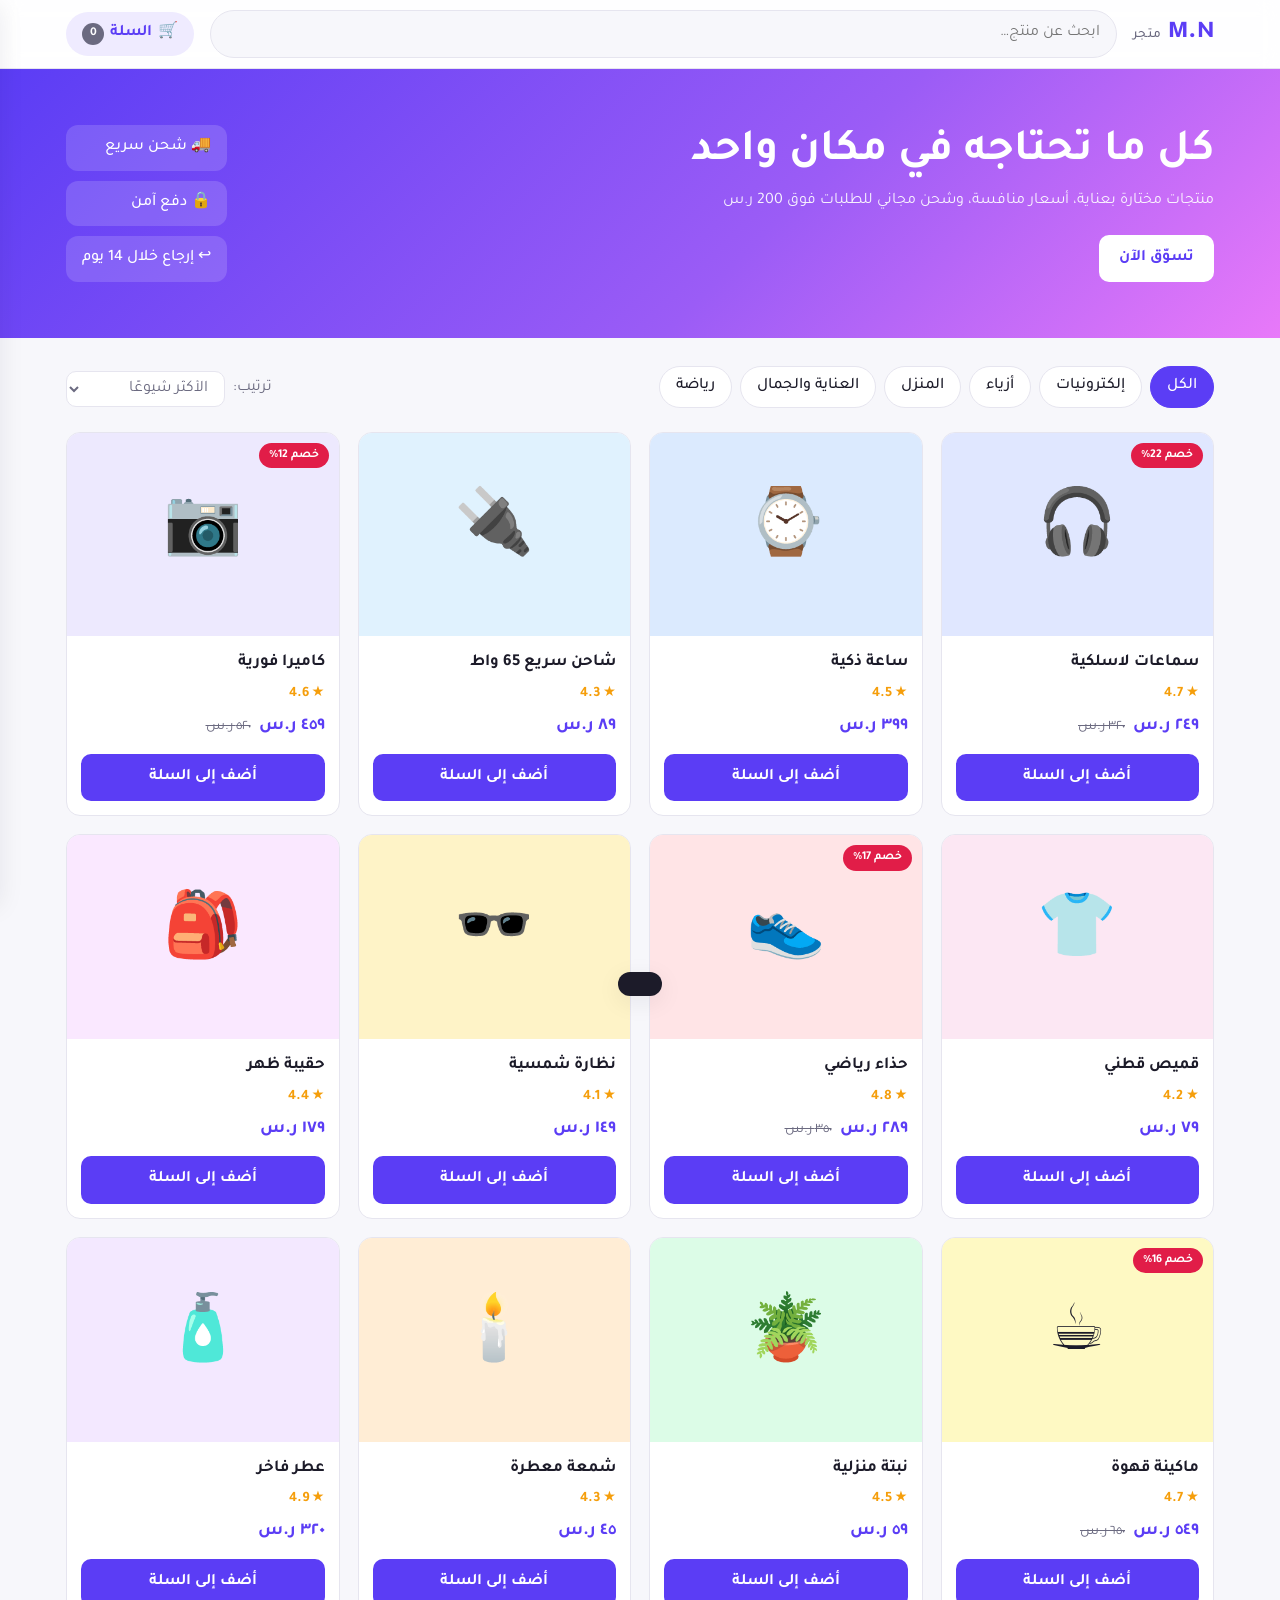
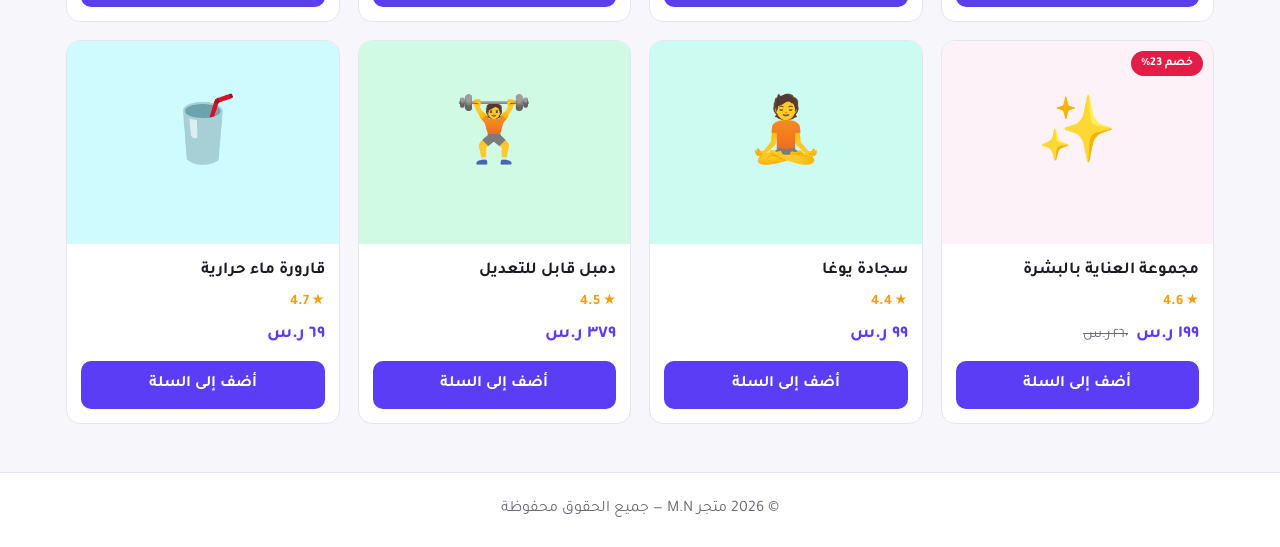
==== index.html @ be6805be "Add Arabic e-commerce storefront with cart and checkout Co-Authored-By: Claude Opus 5.5 <noreply@ant" ====
<!doctype html>
<html lang="ar" dir="rtl">
<head>
  <meta charset="utf-8">
  <meta name="viewport" content="width=device-width, initial-scale=1">
  <title>متجر M.N</title>
  <meta name="description" content="متجر إلكتروني عربي: تصفح المنتجات، أضفها إلى السلة، وأكمل طلبك بسهولة.">
  <link rel="preconnect" href="https://fonts.googleapis.com">
  <link rel="stylesheet" href="https://fonts.googleapis.com/css2?family=Tajawal:wght@400;500;700;800&display=swap">
  <link rel="stylesheet" href="styles.css">
</head>
<body>
  <header class="header">
    <div class="container header__inner">
      <a href="#" class="logo" aria-label="الصفحة الرئيسية">M.N<span>متجر</span></a>
      <label class="search">
        <span class="sr-only">ابحث عن منتج</span>
        <input id="search" type="search" placeholder="ابحث عن منتج…" autocomplete="off">
      </label>
      <button class="cart-btn" id="openCart" aria-label="فتح السلة">
        🛒 <span>السلة</span>
        <b class="badge" id="cartCount">0</b>
      </button>
    </div>
  </header>

  <main>
    <section class="hero">
      <div class="container hero__inner">
        <div>
          <h1>كل ما تحتاجه في مكان واحد</h1>
          <p>منتجات مختارة بعناية، أسعار منافسة، وشحن مجاني للطلبات فوق 200 ر.س</p>
          <a href="#products" class="btn btn--light">تسوّق الآن</a>
        </div>
        <ul class="perks">
          <li>🚚 شحن سريع</li>
          <li>🔒 دفع آمن</li>
          <li>↩️ إرجاع خلال 14 يوم</li>
        </ul>
      </div>
    </section>

    <section class="container" id="products">
      <div class="toolbar">
        <div class="chips" id="categories" role="tablist" aria-label="التصنيفات"></div>
        <label class="sort">
          ترتيب:
          <select id="sort">
            <option value="default">الأكثر شيوعًا</option>
            <option value="price-asc">السعر: من الأقل</option>
            <option value="price-desc">السعر: من الأعلى</option>
            <option value="rating">الأعلى تقييمًا</option>
          </select>
        </label>
      </div>
      <div class="grid" id="grid"></div>
      <p class="empty" id="empty" hidden>لا توجد منتجات مطابقة لبحثك.</p>
    </section>
  </main>

  <footer class="footer">
    <div class="container">© <span id="year"></span> متجر M.N — جميع الحقوق محفوظة</div>
  </footer>

  <!-- Cart drawer -->
  <div class="overlay" id="overlay" hidden></div>
  <aside class="drawer" id="drawer" aria-hidden="true" aria-label="سلة التسوق">
    <div class="drawer__head">
      <h2>سلة التسوق</h2>
      <button class="icon-btn" id="closeCart" aria-label="إغلاق">✕</button>
    </div>
    <div class="drawer__body" id="cartItems"></div>
    <div class="drawer__foot">
      <div class="row"><span>المجموع الفرعي</span><b id="subtotal">0</b></div>
      <div class="row"><span>الشحن</span><b id="shipping">0</b></div>
      <div class="row total"><span>الإجمالي</span><b id="total">0</b></div>
      <button class="btn btn--primary btn--block" id="checkoutBtn">إتمام الطلب</button>
    </div>
  </aside>

  <!-- Product / checkout modal -->
  <dialog class="modal" id="modal">
    <button class="icon-btn modal__close" data-close aria-label="إغلاق">✕</button>
    <div id="modalContent"></div>
  </dialog>

  <div class="toast" id="toast" role="status" aria-live="polite"></div>

  <script src="products.js"></script>
  <script src="app.js"></script>
</body>
</html>
---- styles.css ----
:root {
  --bg: #f7f7fb;
  --surface: #ffffff;
  --text: #1c1b29;
  --muted: #6b6a80;
  --border: #e6e5ef;
  --primary: #5b3df5;
  --primary-ink: #ffffff;
  --primary-soft: #efebff;
  --accent: #e11d48;
  --radius: 14px;
  --shadow: 0 6px 24px rgba(28, 27, 41, .08);
}
@media (prefers-color-scheme: dark) {
  :root {
    --bg: #12111a;
    --surface: #1c1b27;
    --text: #f2f1f8;
    --muted: #a3a2b8;
    --border: #2d2c3b;
    --primary: #8b74ff;
    --primary-soft: #2a2543;
    --shadow: 0 6px 24px rgba(0, 0, 0, .35);
  }
  .card__media, .line__media, .detail__media { filter: saturate(.9) brightness(.92); }
}

* { box-sizing: border-box; }
html { scroll-behavior: smooth; }
body {
  margin: 0;
  font-family: "Tajawal", system-ui, sans-serif;
  background: var(--bg);
  color: var(--text);
  line-height: 1.6;
}
button, input, select { font: inherit; color: inherit; }
button { cursor: pointer; }
.container { max-width: 1180px; margin-inline: auto; padding-inline: 16px; }
.sr-only { position: absolute; width: 1px; height: 1px; overflow: hidden; clip: rect(0 0 0 0); }

/* Header */
.header {
  position: sticky; top: 0; z-index: 20;
  background: color-mix(in srgb, var(--surface) 88%, transparent);
  backdrop-filter: blur(10px);
  border-bottom: 1px solid var(--border);
}
.header__inner { display: flex; align-items: center; gap: 16px; height: 68px; }
.logo { font-weight: 800; font-size: 1.5rem; color: var(--primary); text-decoration: none; letter-spacing: .5px; }
.logo span { font-size: .85rem; color: var(--muted); margin-inline-start: 6px; font-weight: 500; }
.search { flex: 1; }
.search input {
  width: 100%; padding: 10px 16px; border-radius: 999px;
  border: 1px solid var(--border); background: var(--bg); outline: none;
}
.search input:focus { border-color: var(--primary); box-shadow: 0 0 0 3px var(--primary-soft); }
.cart-btn {
  position: relative; display: flex; align-items: center; gap: 6px;
  border: 0; background: var(--primary-soft); color: var(--primary);
  padding: 9px 16px; border-radius: 999px; font-weight: 700;
}
.badge {
  min-width: 22px; height: 22px; padding: 0 6px; border-radius: 999px;
  background: var(--accent); color: #fff; font-size: .75rem;
  display: grid; place-items: center;
}
.badge.is-empty { background: var(--muted); }

/* Hero */
.hero {
  background: linear-gradient(135deg, #5b3df5, #9b5cf6 60%, #e879f9);
  color: #fff; padding: 56px 0;
}
.hero__inner { display: flex; justify-content: space-between; align-items: center; gap: 24px; flex-wrap: wrap; }
.hero h1 { font-size: clamp(1.8rem, 4vw, 2.8rem); margin: 0 0 8px; line-height: 1.25; }
.hero p { margin: 0 0 20px; opacity: .92; max-width: 520px; }
.perks { list-style: none; padding: 0; margin: 0; display: grid; gap: 10px; }
.perks li { background: rgba(255,255,255,.15); padding: 10px 16px; border-radius: 12px; font-weight: 500; }

/* Buttons */
.btn {
  display: inline-flex; align-items: center; justify-content: center;
  border: 0; border-radius: 10px; padding: 11px 20px; font-weight: 700;
  text-decoration: none; transition: transform .12s, opacity .12s;
}
.btn:active { transform: scale(.97); }
.btn:disabled { opacity: .45; cursor: not-allowed; }
.btn--primary { background: var(--primary); color: var(--primary-ink); }
.btn--primary:hover:not(:disabled) { opacity: .9; }
.btn--light { background: #fff; color: #5b3df5; }
.btn--block { width: 100%; }
.icon-btn { border: 0; background: transparent; font-size: 1.1rem; padding: 6px 8px; border-radius: 8px; }
.icon-btn:hover { background: var(--primary-soft); }

/* Toolbar */
.toolbar { display: flex; justify-content: space-between; align-items: center; gap: 12px; flex-wrap: wrap; margin: 28px 0 20px; }
.chips { display: flex; gap: 8px; overflow-x: auto; padding-bottom: 4px; max-width: 100%; }
.chip {
  white-space: nowrap; border: 1px solid var(--border); background: var(--surface);
  padding: 7px 16px; border-radius: 999px; font-weight: 500;
}
.chip.is-active { background: var(--primary); border-color: var(--primary); color: #fff; }
.sort { color: var(--muted); display: flex; align-items: center; gap: 8px; }
.sort select { padding: 8px 12px; border-radius: 10px; border: 1px solid var(--border); background: var(--surface); }

/* Grid */
.grid { display: grid; grid-template-columns: repeat(auto-fill, minmax(220px, 1fr)); gap: 18px; padding-bottom: 48px; }
.card {
  background: var(--surface); border: 1px solid var(--border); border-radius: var(--radius);
  overflow: hidden; display: flex; flex-direction: column; transition: transform .18s, box-shadow .18s;
}
.card:hover { transform: translateY(-3px); box-shadow: var(--shadow); }
.card__media {
  position: relative; border: 0; background: var(--tile); aspect-ratio: 4/3; display: grid; place-items: center; font-size: 4rem;
}
.line__media, .detail__media { background: var(--tile); }
.card__media span { transition: transform .25s; }
.card:hover .card__media span { transform: scale(1.12) rotate(-4deg); }
.tag {
  position: absolute; top: 10px; inset-inline-start: 10px; font-style: normal;
  background: var(--accent); color: #fff; font-size: .75rem; font-weight: 700;
  padding: 3px 10px; border-radius: 999px;
}
.card__body { padding: 14px; display: flex; flex-direction: column; gap: 6px; flex: 1; }
.card__body h3 { margin: 0; font-size: 1.05rem; }
.card__body .btn { margin-top: auto; }
.stars { color: #f59e0b; font-size: .9rem; font-weight: 700; }
.price { display: flex; align-items: baseline; gap: 8px; margin-bottom: 6px; }
.price b { font-size: 1.15rem; color: var(--primary); }
.price s { color: var(--muted); font-size: .9rem; }
.price--lg b { font-size: 1.6rem; }
.empty { text-align: center; color: var(--muted); padding: 40px 0; }

/* Drawer */
.overlay { position: fixed; inset: 0; background: rgba(10, 10, 20, .45); z-index: 30; }
.drawer {
  position: fixed; top: 0; bottom: 0; inset-inline-end: 0; z-index: 40;
  width: min(400px, 100%); background: var(--surface);
  display: flex; flex-direction: column; box-shadow: var(--shadow);
  transform: translateX(-100%); transition: transform .28s ease;
}
.drawer.is-open { transform: translateX(0); }
.drawer__head { display: flex; justify-content: space-between; align-items: center; padding: 16px 20px; border-bottom: 1px solid var(--border); }
.drawer__head h2 { margin: 0; font-size: 1.2rem; }
.drawer__body { flex: 1; overflow-y: auto; padding: 12px 20px; }
.drawer__foot { border-top: 1px solid var(--border); padding: 16px 20px; display: grid; gap: 8px; }
.row { display: flex; justify-content: space-between; }
.row.total { font-size: 1.1rem; padding-top: 8px; border-top: 1px dashed var(--border); margin-bottom: 6px; }
.cart-empty { text-align: center; font-size: 3rem; color: var(--muted); padding: 60px 0; }
.cart-empty p { font-size: 1rem; margin: 8px 0 0; }
.line { display: flex; gap: 12px; align-items: center; padding: 12px 0; border-bottom: 1px solid var(--border); }
.line__media { width: 64px; height: 64px; border-radius: 12px; display: grid; place-items: center; font-size: 2rem; flex-shrink: 0; }
.line__info { flex: 1; display: grid; gap: 2px; }
.line__info span { color: var(--muted); font-size: .9rem; }
.qty { display: inline-flex; align-items: center; gap: 10px; border: 1px solid var(--border); border-radius: 8px; width: fit-content; }
.qty button { border: 0; background: transparent; width: 28px; height: 28px; font-size: 1.1rem; }
.qty--lg button { width: 40px; height: 42px; }
.qty--lg span { min-width: 20px; text-align: center; }

/* Modal */
.modal {
  border: 0; border-radius: 18px; padding: 28px; width: min(760px, calc(100% - 32px));
  background: var(--surface); color: var(--text); box-shadow: var(--shadow);
}
.modal::backdrop { background: rgba(10, 10, 20, .5); }
.modal__close { position: absolute; top: 12px; inset-inline-end: 12px; }
.detail { display: grid; grid-template-columns: 1fr 1fr; gap: 24px; align-items: center; }
.detail__media { aspect-ratio: 1; border-radius: 16px; display: grid; place-items: center; font-size: 7rem; }
.detail__info small { color: var(--primary); font-weight: 700; }
.detail__info h2 { margin: 4px 0; }
.detail__info p { color: var(--muted); }
.detail__actions { display: flex; gap: 12px; flex-wrap: wrap; }
.detail__actions .btn { flex: 1; }

.checkout h2 { margin-top: 0; }
.fields { display: grid; grid-template-columns: 1fr 1fr; gap: 12px; }
.fields .full { grid-column: 1 / -1; }
.fields label { display: grid; gap: 4px; font-weight: 500; font-size: .95rem; }
.fields input {
  padding: 10px 12px; border-radius: 10px; border: 1px solid var(--border); background: var(--bg); outline: none;
}
.fields input:focus { border-color: var(--primary); box-shadow: 0 0 0 3px var(--primary-soft); }
.fields input.invalid { border-color: var(--accent); }
.pay { border: 1px solid var(--border); border-radius: 12px; margin: 16px 0; display: flex; gap: 20px; flex-wrap: wrap; }
.pay legend { padding: 0 6px; font-weight: 700; }
.summary { display: grid; gap: 6px; margin-bottom: 12px; }
.form-error { color: var(--accent); margin: 0 0 10px; }
.success { text-align: center; }
.success__icon { font-size: 3.5rem; }

/* Toast */
.toast {
  position: fixed; bottom: 24px; left: 50%; transform: translate(-50%, 120px);
  background: var(--text); color: var(--surface); padding: 12px 22px; border-radius: 12px;
  z-index: 60; transition: transform .3s; box-shadow: var(--shadow); max-width: calc(100% - 32px);
}
.toast.is-show { transform: translate(-50%, 0); }

.footer { border-top: 1px solid var(--border); padding: 24px 0; color: var(--muted); text-align: center; background: var(--surface); }

@media (max-width: 640px) {
  .header__inner { flex-wrap: wrap; height: auto; padding-block: 10px; }
  .search { order: 3; flex-basis: 100%; }
  .cart-btn { margin-inline-start: auto; }
  .cart-btn > span { display: none; }
  .hero { padding: 36px 0; }
  .grid { grid-template-columns: repeat(2, 1fr); gap: 12px; }
  .card__media { font-size: 3rem; }
  .detail, .fields { grid-template-columns: 1fr; }
  .detail__media { font-size: 5rem; aspect-ratio: 16/10; }
  .modal { padding: 22px 16px; }
}
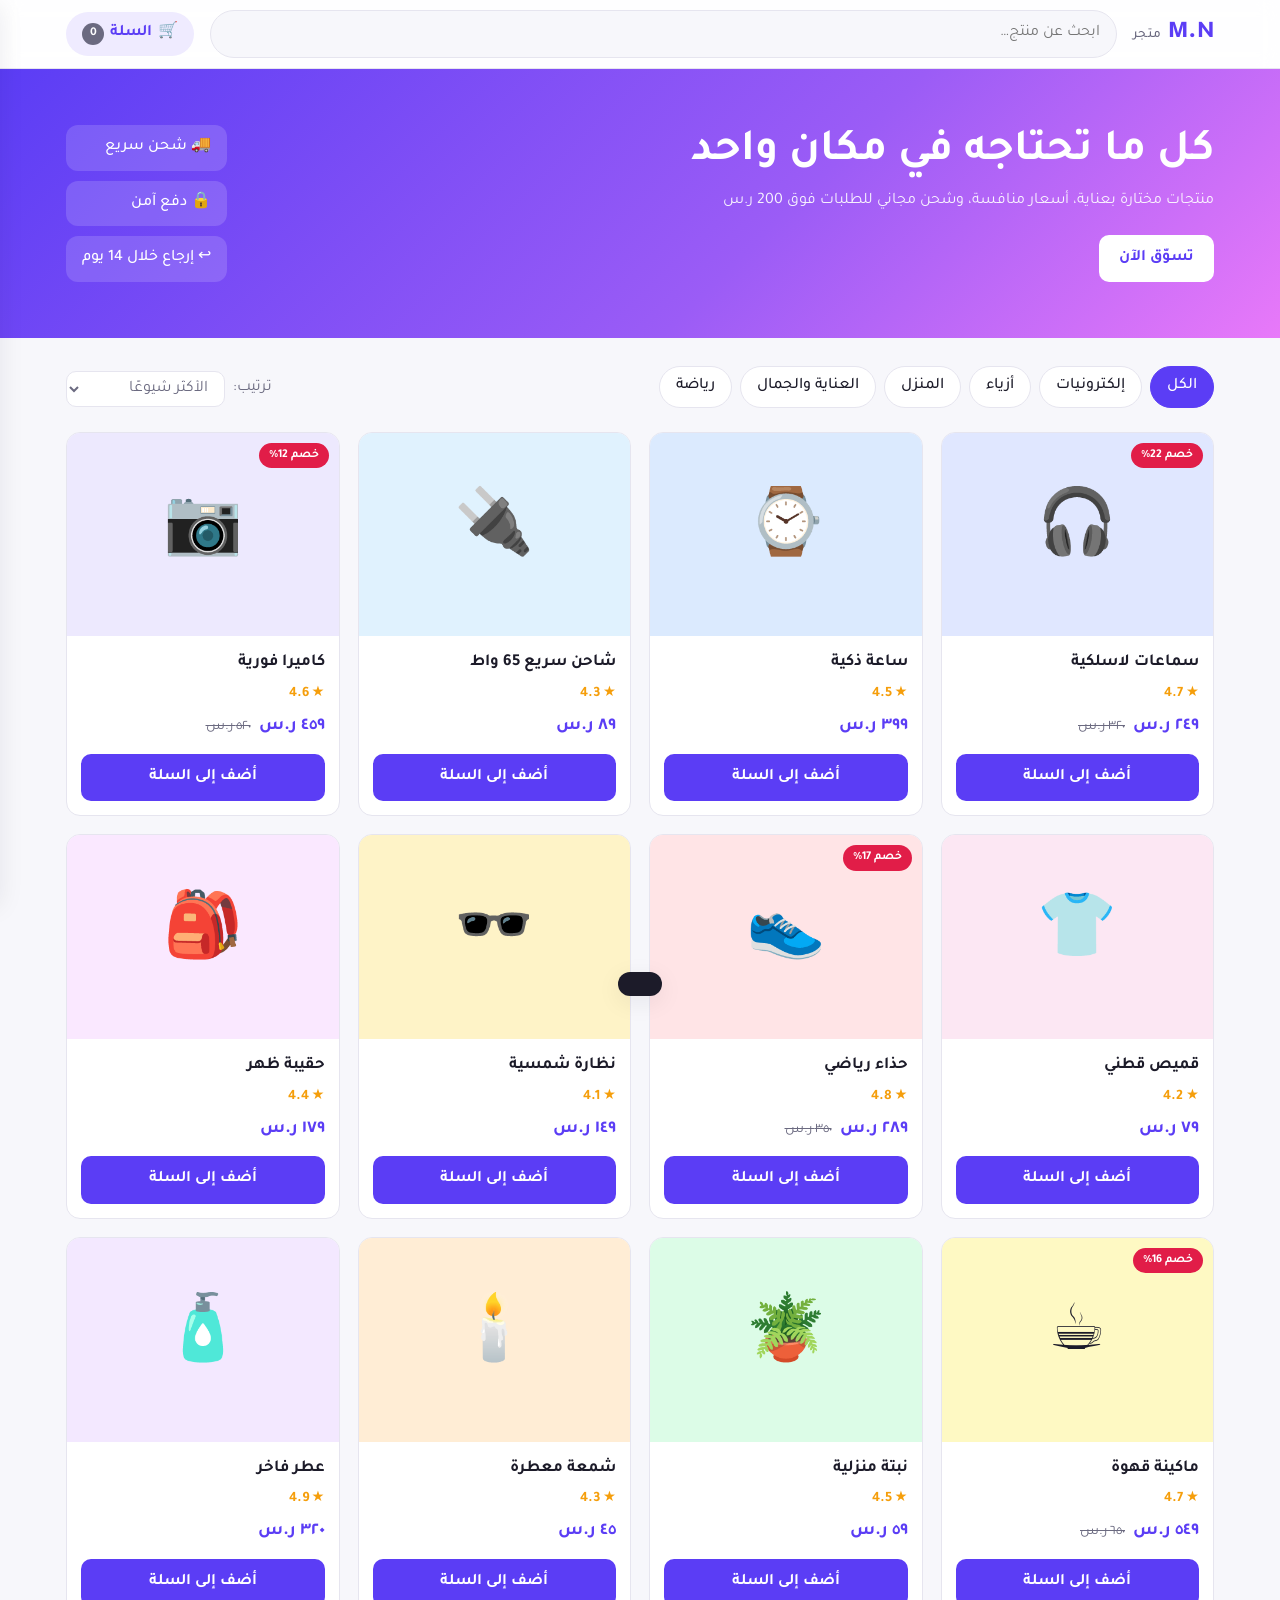
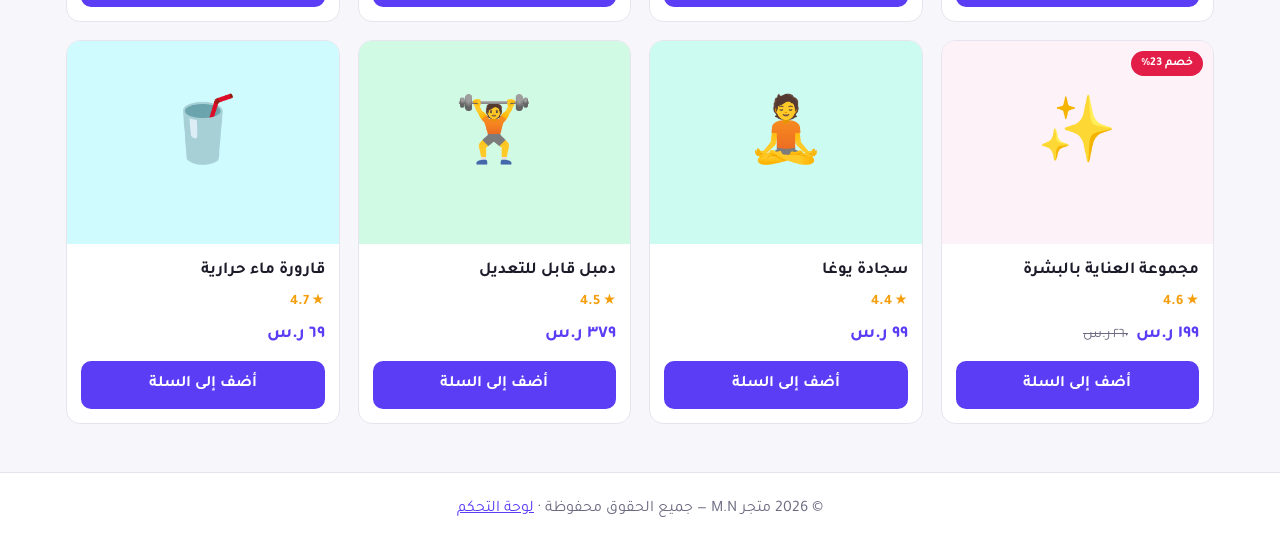
==== commit faf3b002: "Add admin panel for managing products and categories Products can be added, edited, duplicated and d" ====
--- a/index.html
+++ b/index.html
@@ -59,7 +59,7 @@
   </main>
 
   <footer class="footer">
-    <div class="container">© <span id="year"></span> متجر M.N — جميع الحقوق محفوظة</div>
+    <div class="container">© <span id="year"></span> متجر M.N — جميع الحقوق محفوظة · <a href="admin.html">لوحة التحكم</a></div>
   </footer>
 
   <!-- Cart drawer -->
--- a/styles.css
+++ b/styles.css
@@ -115,7 +115,10 @@
   position: relative; border: 0; background: var(--tile); aspect-ratio: 4/3; display: grid; place-items: center; font-size: 4rem;
 }
 .line__media, .detail__media { background: var(--tile); }
-.card__media span { transition: transform .25s; }
+.card__media span { transition: transform .25s; display: grid; place-items: center; width: 100%; height: 100%; }
+.card__media img, .line__media img, .detail__media img { width: 100%; height: 100%; object-fit: cover; border-radius: inherit; }
+.line__media, .detail__media { overflow: hidden; }
+.tag--out { background: var(--muted); }
 .card:hover .card__media span { transform: scale(1.12) rotate(-4deg); }
 .tag {
   position: absolute; top: 10px; inset-inline-start: 10px; font-style: normal;
@@ -211,3 +214,4 @@
   .detail__media { font-size: 5rem; aspect-ratio: 16/10; }
   .modal { padding: 22px 16px; }
 }
+.footer a { color: var(--primary); }
